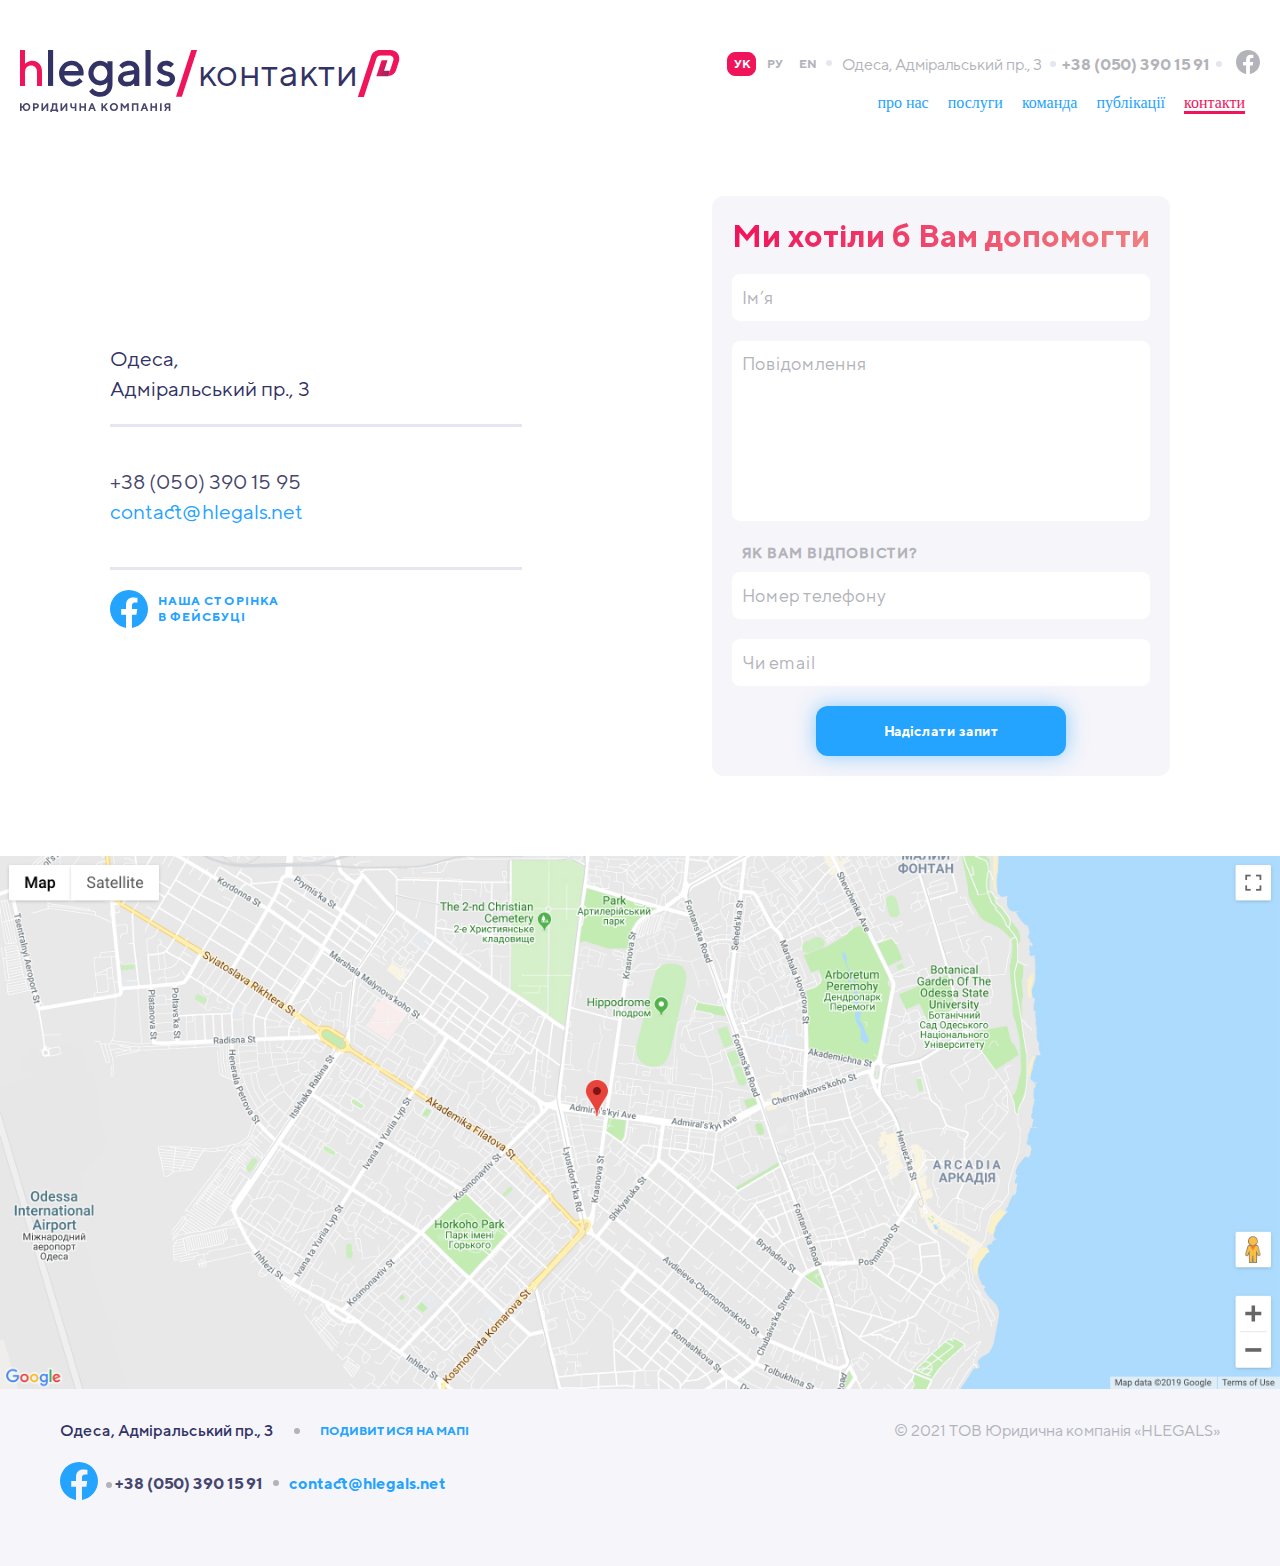
==== contacts.html @ 94d7b218 "adding files" ====
<!DOCTYPE html>
<html lang="uk">
<head>
    <meta charset="UTF-8">
    <meta http-equiv="X-UA-Compatible" content="IE=edge">
    <meta name="viewport" content="width=device-width, initial-scale=1.0">
    <link rel="stylesheet" href="./main.css">
    <title>Contacts</title>
</head>
<body>
    <section class="page4_main-section">
        <div class="container">
            <header class="header header_wbg">
                <div class="logo">
                    <a href="./index.html" target="_self" class="logo_min">
                        <picture>   
                            <source srcset="./img/Logo_Min_dark.png" media="(max-width: 500px)"> 
                            <img src="./img/Logo_Min_dark.svg" alt="HLEGALS" class="logo_min_img">
                        </picture>
                    </a>
                    <picture>   
                        <source srcset="./img/Slash_l.svg" media="(max-width: 500px)"> 
                        <img src="./img/Slash.svg" alt="HLEGALS" class="logo_min_img">
                    </picture>
                    <p class="page-name">контакти</p>
                    <picture>   
                        <source srcset="./img/SymbolSlash_l.svg" media="(max-width: 500px)"> 
                        <img src="./img/SymbolSlash.svg" alt="HLEGALS" class="logo_min_img">
                    </picture>
                </div>
                <nav class="nav">
                    <div class="nav_contacts">
                        <div class="lang">
                            <a href="#" target="_self" class="lang_a lang_a_wbg ua">ук</a>
                            <a href="#" target="_self" class="lang_a lang_a_wbg ru">ру</a>
                            <a href="#" target="_self" class="lang_a lang_a_wbg en">en</a>
                        </div>
                        <div class="address address_wbg">Одеса, Адміральський пр., 3</div>
                        <a href="tel: +380503901591" class="phone phone_wbg">	+38 (050) 390 15 91</a>
                        <a href="#" target="_blank" class="facebook">
                            <svg class="fb_svg fb_svg_wbg" width="24" height="24" viewBox="0 0 24 24" xmlns="http://www.w3.org/2000/svg">
                                <g clip-path="url(#clip0)">
                                    <path d="M24 12.0733C24 5.40541 18.6274 0 12 0C5.37258 0 0 5.40541 0 12.0733C0 18.0995 4.38823 23.0943 10.125 24V15.5633H7.07813V12.0733H10.125V9.41343C10.125 6.38755 11.9165 4.71615 14.6576 4.71615C15.9705 4.71615 17.3438 4.95195 17.3438 4.95195V7.92313H15.8306C14.3399 7.92313 13.875 8.85379 13.875 9.80857V12.0733H17.2031L16.6711 15.5633H13.875V24C19.6118 23.0943 24 18.0995 24 12.0733Z"/>
                                </g>
                            </svg>
                        </a>
                    </div>
                    <div class="logo-tablet">
                        <div class="page-name_ltl">
                            <a href="./index.html" target="_self" class="logo_min">
                                <picture>   
                                    <source srcset="./img/Logo_Min_dark.png" media="(max-width: 500px)"> 
                                    <img src="./img/Logo_Min_dark.svg" alt="HLEGALS" class="logo_min_img">
                                </picture>
                            </a>
                            <picture>   
                                <source srcset="./img/Slash-l.svg" media="(max-width: 500px)"> 
                                <img src="./img/Slash.svg" alt="HLEGALS" class="logo_min_img">
                            </picture>
                            <p class="page-name">команда</p>
                            <picture>   
                                <source srcset="./img/SymbolSlash_l.svg" media="(max-width: 500px)"> 
                                <img src="./img/SymbolSlash.svg" alt="HLEGALS" class="logo_min_img">
                            </picture>
                        </div>
                        <div class="burger ">
                            <span class="burger-line burger_line_wbg"></span>
                            <span class="burger-close burger_close_wbg"></span>
                            <span class="burger-close burger_close_wbg"></span>
                            <span class="burger-line burger_line_wbg"></span>
                         </div>
                    </div>
                    <div class="nav_list">
                        <a href="./about.html" target="_self" class="nav_list_link nav_list_link_wbg">про нас</a>
                        <a href="#" target="_self" class="nav_list_link nav_list_link_wbg">послуги</a>
                        <a href="./team.html" target="_self" class="nav_list_link nav_list_link_wbg ">команда</a>
                        <a href="#" target="_self" class="nav_list_link nav_list_link_wbg">публікації</a>
                        <a href="./contacts.html" target="_self" class="nav_list_link nav_list_link_wbg nav_list_link_wbg_active">контакти</a>
                    </div>
                </nav>
            </header>
           
            
        </div>    
    </section>

    <section class="page4_section1">
        <div class="container page5_section1_container">
            <div class="contacts_box">
                <div class="contacts_box_address"><p>Одеса, Адміральський пр., 3</p></div>
                <div class="contacts_box_connect">
                    <a href="tel: +380503901595" class="contacts_box_connect_phone">+38 (050) 390 15 95</a>
                    <br>
                    <a href="mailto:contact@hlegals.net" class="contacts_box_connect_e-mail">contact@hlegals.net</a>
                </div>
                <a href="#" target="_blank" class="contacts_box_fbook fbook">
                    <svg width="38" height="38" viewBox="0 0 38 38" fill="none" xmlns="http://www.w3.org/2000/svg">
                        <path d="M38 19.1161C38 8.55857 29.4934 0 19 0C8.50658 0 0 8.55857 0 19.1161C0 28.6575 6.94803 36.5659 16.0312 38V24.6419H11.207V19.1161H16.0312V14.9046C16.0312 10.1136 18.8678 7.46723 23.2078 7.46723C25.2866 7.46723 27.4609 7.84059 27.4609 7.84059V12.545H25.0651C22.7048 12.545 21.9688 14.0185 21.9688 15.5302V19.1161H27.2383L26.3959 24.6419H21.9688V38C31.052 36.5659 38 28.6575 38 19.1161Z"/>
                        </svg>                        
                    <p class="contacts_box_fbook_text">Наша сторінка в фейсбуці</p>
                </a>
            </div>
            <form action="#" class="form" id="help">
                <h3 class="form_h intro_h">Ми хотіли б Вам допомогти</h3>
                <div class="form_group f1"> 
                    <label for="f1" class="label"></label>
                    <input type="text" class="form_input" id="f1" name="name" value="" placeholder="Iм’я" maxlength="30" form="help" required>
                </div>
                <div class="form_group f2">
                    <label for="f2" class="label"></label>
                    <textarea name="text" id="f2" cols="30" rows="10" class="form_text" maxlength="250" form="help" required placeholder="Повідомлення"></textarea>
                </div>    
                <h5 class="form_h-l">Як вам відповісти?</h5>
                <div class="form_group"> 
                    <label for="f3" class="label"></label>       
                    <input type="tel" name="tel" class="form_input" id="f3" value="" placeholder="Номер телефону" minlength="14" form="help" maxlength="14" required autocomplete="on">
                </div>
                <div class="form_group">
                    <label for="f4" class="label"></label>
                    <input type="email" class="form_input" name="email" id="f4" value="" placeholder="Чи email" form="help" required autocomplete="on">
                </div>
                <div class="form_btn ">        
                    <input type="submit" class="btn form_btn" name="btn" value="Надіслати запит" form="help">                    
                </div>
            </form>
        </div>
    </section>
    <section class="page4_section2">
        <div class="map">
            <a id="map"></a>
            <picture class="map_picture">   
                <source srcset="./img/Map-l.jpg" media="(max-width: 376px)">
                <img src="./img/Map.jpg" alt="photo" class="map_picture_img">
            </picture>
        </div>
    </section>
    <footer class="footer">
        <div class="container footer_container">
            <div class="footer_contacts">
                <div class="footer_contacts_box">
                    <div class="footer_address">Одеса, Адміральський пр., 3</div>
                    <a href="./contacts.html#map" target="_blank" class="addresslink">Подивитися на мапі</a>
                </div>  
                <div class="footer_contacts_box">
                    <a href="#" target="_blank" class="fbook"><svg width="38" height="38" viewBox="0 0 38 38" xmlns="http://www.w3.org/2000/svg">
                        <path d="M38 19.1161C38 8.55857 29.4934 0 19 0C8.50658 0 0 8.55857 0 19.1161C0 28.6575 6.94803 36.5659 16.0312 38V24.6419H11.207V19.1161H16.0312V14.9046C16.0312 10.1136 18.8678 7.46723 23.2078 7.46723C25.2866 7.46723 27.4609 7.84059 27.4609 7.84059V12.545H25.0651C22.7048 12.545 21.9688 14.0185 21.9688 15.5302V19.1161H27.2383L26.3959 24.6419H21.9688V38C31.052 36.5659 38 28.6575 38 19.1161Z"/>
                        </svg>
                    </a>
                    <a href="tel: +380503901591" class="footer_phone">	+38 (050) 390 15 91</a>
                    <a href="mailto:contact@hlegals.net" class="footer_e-mail">contact@hlegals.net</a>
                </div>  
            </div>
            <div class="copyright">© 2021 ТОВ Юридична компанія «HLEGALS»</div>

        </div>
    </footer>
</body>
</html>
---- main.css ----
@font-face {
  font-family: 'TT Norms Bold';
  src: url(./fonts/TTNorms-Bold.ttf);
  src: url(./fonts/TTNorms-Bold.eot);
  src: url(./fonts/TTNorms-Bold.woff);
}

@font-face {
  font-family: 'TT Norms';
  src: url(./fonts/TTNorms-Regular.ttf);
  src: url(./fonts/TTNorms-Regular.eot);
  src: url(./fonts/TTNorms-Regular.woff);
}

@font-face {
  font-family: 'TT Norms Medium';
  src: url(./fonts/TTNorms-Medium.ttf);
  src: url(./fonts/TTNorms-Medium.eot);
  src: url(./fonts/TTNorms-Medium.woff);
}

.nav, .page1_section1_container, .exp_descr, .services, .team-box_descr, .cases_item, .page1_section4_container, .intro, .advantages, .page2_section4_container, .team_member_descr, .contacts_box, .form {
  display: -webkit-box;
  display: -ms-flexbox;
  display: flex;
  -webkit-box-orient: vertical;
  -webkit-box-direction: normal;
      -ms-flex-direction: column;
          flex-direction: column;
}

.dots {
  display: -webkit-box;
  display: -ms-flexbox;
  display: flex;
  -webkit-box-pack: center;
      -ms-flex-pack: center;
          justify-content: center;
}

.dots_point {
  display: block;
  width: 16px;
  height: 16px;
  border-radius: 50%;
  cursor: pointer;
  margin-right: 14px;
}

* {
  margin: 0;
  -webkit-box-sizing: border-box;
          box-sizing: border-box;
}

.page1_main-section {
  background: linear-gradient(42.01deg, #323264 14.33%, #323264 51.39%, #7A425E 87.53%);
}

.container {
  max-width: 1320px;
  margin: 0 auto;
}

@media only screen and (max-width: 1439px) {
  .container {
    padding: 0 20px;
  }
}

.header {
  position: relative;
  left: 0;
  right: 0;
  display: -webkit-box;
  display: -ms-flexbox;
  display: flex;
  -webkit-box-pack: justify;
      -ms-flex-pack: justify;
          justify-content: space-between;
  padding-top: 50px;
}

@media screen and (max-width: 768px) {
  .header {
    -webkit-box-orient: vertical;
    -webkit-box-direction: normal;
        -ms-flex-direction: column;
            flex-direction: column;
    -webkit-box-pack: center;
        -ms-flex-pack: center;
            justify-content: center;
  }
}

@media screen and (max-width: 500px) {
  .header {
    -webkit-box-orient: vertical;
    -webkit-box-direction: reverse;
        -ms-flex-direction: column-reverse;
            flex-direction: column-reverse;
    -webkit-box-align: start;
        -ms-flex-align: start;
            align-items: flex-start;
    padding-top: 20px;
  }
}

@media screen and (max-width: 968px) {
  .header_wbg {
    -webkit-box-orient: vertical;
    -webkit-box-direction: reverse;
        -ms-flex-direction: column-reverse;
            flex-direction: column-reverse;
    -webkit-box-pack: center;
        -ms-flex-pack: center;
            justify-content: center;
  }
}

.logo {
  display: -webkit-box;
  display: -ms-flexbox;
  display: flex;
}

@media screen and (max-width: 768px) {
  .logo {
    display: none;
  }
}

.logo .page-name {
  font-family: "TT Norms";
  font-size: 38px;
  line-height: 45px;
  color: #323264;
}

.nav {
  -webkit-box-align: end;
      -ms-flex-align: end;
          align-items: flex-end;
}

@media screen and (max-width: 500px) {
  .nav {
    width: 100%;
  }
}

.nav_contacts {
  display: -webkit-box;
  display: -ms-flexbox;
  display: flex;
  -webkit-box-align: center;
      -ms-flex-align: center;
          align-items: center;
  margin-bottom: 16px;
  -ms-flex-wrap: wrap;
      flex-wrap: wrap;
}

@media screen and (max-width: 768px) {
  .nav_contacts {
    -ms-flex-item-align: center;
        -ms-grid-row-align: center;
        align-self: center;
    gap: 10px;
    -webkit-box-pack: center;
        -ms-flex-pack: center;
            justify-content: center;
  }
}

@media screen and (max-width: 500px) {
  .nav_contacts {
    -webkit-box-orient: horizontal;
    -webkit-box-direction: normal;
        -ms-flex-direction: row;
            flex-direction: row;
    -webkit-box-pack: justify;
        -ms-flex-pack: justify;
            justify-content: space-between;
    width: 100%;
  }
}

.nav_contacts .lang {
  margin-right: 20px;
  position: relative;
}

.nav_contacts .lang div {
  display: inline-block;
}

.nav_contacts .lang .lang_a {
  text-decoration: none;
  color: #fff;
  font-family: "TT Norms Bold";
  font-size: 12px;
  line-height: 14px;
  text-align: center;
  text-transform: uppercase;
  display: inline-block;
  border-radius: 8px;
  width: 29px;
  height: 24px;
  padding: 4px 5px;
}

@media screen and (max-width: 500px) {
  .nav_contacts .lang .lang_a {
    color: #B3B3BA;
    margin: 0;
  }
}

.nav_contacts .lang .lang_a:first-of-type {
  color: #fff;
}

@media screen and (max-width: 500px) {
  .nav_contacts .lang .lang_a:first-of-type {
    color: #fff;
  }
}

.nav_contacts .lang .lang_a:first-of-type, .nav_contacts .lang .lang_a:hover, .nav_contacts .lang .lang_a:active {
  border: 1px solid #F0145A;
  background: #F0145A;
  color: #fff;
}

.nav_contacts .lang .lang_a_wbg {
  color: #B3B3BA;
}

.nav_contacts .lang .lang_a_wbg:hover {
  background: #F5F5FA;
  border: 1px solid #F5F5FA;
  color: #B3B3BA;
}

.nav_contacts .lang .ua:hover {
  border: 1px solid #F0145A;
  background: #F0145A;
  color: #fff;
}

@media screen and (max-width: 500px) {
  .nav_contacts .facebook {
    display: none;
  }
}

.nav_contacts .address {
  margin-right: 20px;
  color: #fff;
  font-family: "TT Norms";
  font-size: 16px;
  line-height: 19px;
  position: relative;
}

@media screen and (max-width: 500px) {
  .nav_contacts .address {
    display: none;
  }
}

.nav_contacts .phone {
  margin-right: 26px;
  color: #fff;
  text-decoration: none;
  font-family: "TT Norms Bold";
  font-size: 16px;
  line-height: 19px;
  position: relative;
}

@media screen and (max-width: 500px) {
  .nav_contacts .phone {
    color: #B3B3BA;
    margin: 0;
  }
}

.nav_contacts .lang::after, .nav_contacts .address::after, .nav_contacts .phone::after {
  content: "";
  border-radius: 100%;
  width: 6px;
  height: 6px;
  position: absolute;
  background-color: #E6E6F0;
  left: 104%;
  top: 35%;
}

@media screen and (max-width: 500px) {
  .nav_contacts .lang::after, .nav_contacts .address::after, .nav_contacts .phone::after {
    display: none;
  }
}

.nav .address_wbg, .nav .phone_wbg {
  color: #B3B3BA;
}

.nav .logo-tablet {
  display: none;
}

@media screen and (max-width: 768px) {
  .nav .logo-tablet {
    display: -webkit-box;
    display: -ms-flexbox;
    display: flex;
    width: 100%;
    -webkit-box-align: center;
        -ms-flex-align: center;
            align-items: center;
    -webkit-box-pack: center;
        -ms-flex-pack: center;
            justify-content: center;
  }
}

@media screen and (max-width: 500px) {
  .nav .logo-tablet {
    -webkit-box-pack: justify;
        -ms-flex-pack: justify;
            justify-content: space-between;
  }
}

.nav .logo-tablet .page-name_ltl {
  display: -webkit-box;
  display: -ms-flexbox;
  display: flex;
}

.nav .logo-tablet .page-name_ltl .page-name {
  font-family: "TT Norms";
  font-size: 38px;
  line-height: 45px;
  color: #323264;
}

@media screen and (max-width: 500px) {
  .nav .logo-tablet .page-name_ltl .page-name {
    font-family: "TT Norms";
    font-size: 19px;
    line-height: 22px;
  }
}

.nav .logo-tablet .burger {
  display: none;
}

@media screen and (max-width: 500px) {
  .nav .logo-tablet .burger {
    display: inline-block;
    width: 18px;
    height: 12px;
    position: relative;
  }
}

.nav .logo-tablet .burger:hover .burger-line:last-child,
.nav .logo-tablet .burger:hover .burger-line:first-child {
  opacity: 0;
}

.nav .logo-tablet .burger-line, .nav .logo-tablet .burger-close {
  width: 100%;
  height: 2px;
  position: absolute;
  background-color: #FFFFFF;
  top: 50%;
  -webkit-transition: 0.3s ease;
  transition: 0.3s ease;
  -webkit-transform: translateY(-50%);
          transform: translateY(-50%);
}

.nav .logo-tablet .burger_line_wbg, .nav .logo-tablet .burger_close_wbg {
  background: #323264;
}

.nav .logo-tablet .burger-line:first-child {
  top: 0;
}

.nav .logo-tablet .burger-line:last-child {
  top: 100%;
}

.nav .logo-tablet .burger:hover .burger-close:nth-of-type(2) {
  -webkit-transform: rotate(45deg);
          transform: rotate(45deg);
}

.nav .logo-tablet .burger:hover .burger-close:nth-of-type(3) {
  -webkit-transform: rotate(-45deg);
          transform: rotate(-45deg);
}

@media screen and (max-width: 768px) {
  .nav_list {
    -ms-flex-item-align: center;
        -ms-grid-row-align: center;
        align-self: center;
  }
}

@media screen and (max-width: 500px) {
  .nav_list {
    display: none;
  }
}

.nav_list_link {
  text-decoration: none;
  color: #fff;
  margin-right: 15px;
}

.nav_list_link:hover {
  color: #F0145A;
  -webkit-transition: .3s;
  transition: .3s;
}

.nav_list_link_wbg {
  color: #24A3FF;
}

.nav_list_link_wbg_active {
  color: #F0145A;
  position: relative;
}

.nav_list_link_wbg_active::after {
  content: "";
  display: block;
  position: absolute;
  width: 100%;
  height: 3px;
  background: #F0145A;
  top: 100%;
  left: 0;
}

.fb_svg {
  fill: #fff;
}

.fb_svg:hover {
  fill: #24A3FF;
  -webkit-transition-duration: .3s;
          transition-duration: .3s;
}

.fb_svg_wbg {
  fill: #B3B3BA;
}

.main_box {
  display: block;
  position: relative;
  margin: 0 auto;
  max-width: 700px;
  min-height: 700px;
}

@media screen and (max-width: 768px) {
  .main_box {
    min-height: 570px;
  }
}

.main_box_symbol, .main_box_pattern {
  display: block;
  position: absolute;
  margin: 0 auto;
  bottom: 0;
}

.main_box_symbol {
  max-width: 100%;
}

@media screen and (max-width: 540px) {
  .main_box_symbol {
    bottom: 20%;
  }
}

.main_box_pattern {
  right: 8%;
}

@media screen and (max-width: 768px) {
  .main_box_pattern {
    display: none;
  }
}

.main_box_text {
  display: block;
  position: absolute;
  bottom: 50%;
  left: 7%;
  max-width: 500px;
  margin: 0 auto;
  font-family: "TT Norms";
  font-size: 38px;
  line-height: 45px;
  text-align: center;
  color: #fff;
}

@media screen and (max-width: 768px) {
  .main_box_text {
    left: 11%;
  }
}

.arrow {
  display: block;
  position: absolute;
  left: 46%;
  text-align: center;
  margin-top: -55px;
  z-index: 1;
}

.blackout {
  display: block;
  position: relative;
  height: 200px;
  background: -webkit-gradient(linear, left top, left bottom, color-stop(16.67%, rgba(50, 50, 100, 0)), to(#323264));
  background: linear-gradient(180deg, rgba(50, 50, 100, 0) 16.67%, #323264 100%);
  margin-top: -179px;
}

.page1_section1 {
  background: linear-gradient(228.57deg, #323264 11.93%, #323264 57.17%, #643E72 87.46%);
  border-radius: 0px 0px 12px 12px;
  margin-top: -1px;
  position: relative;
}

.page1_section1_container {
  padding-bottom: 80px;
}

.page1_section1:before, .page1_section1:after {
  content: '';
  position: absolute;
  left: 50%;
  bottom: 0;
  height: 10px;
  border-radius: 0px 0px 12px 12px;
}

.page1_section1:before {
  width: calc(100% - 40px);
  background-color: #cacadb;
  -webkit-transform: translate(-50%, 10px);
          transform: translate(-50%, 10px);
}

.page1_section1:after {
  width: calc(100% - 80px);
  background-color: #e7e7f2;
  -webkit-transform: translate(-50%, 20px);
          transform: translate(-50%, 20px);
}

.exp {
  display: -webkit-box;
  display: -ms-flexbox;
  display: flex;
  margin: 101px 0 80px;
}

@media screen and (max-width: 768px) {
  .exp {
    -webkit-box-orient: vertical;
    -webkit-box-direction: normal;
        -ms-flex-direction: column;
            flex-direction: column;
    margin: 40px 0 20px 0;
  }
}

.exp_list {
  display: -webkit-box;
  display: -ms-flexbox;
  display: flex;
  -webkit-box-orient: vertical;
  -webkit-box-direction: normal;
      -ms-flex-direction: column;
          flex-direction: column;
  max-width: 500px;
  position: relative;
}

@media screen and (max-width: 768px) {
  .exp_list {
    -webkit-box-align: baseline;
        -ms-flex-align: baseline;
            align-items: baseline;
  }
}

.exp_list::after {
  content: "";
  border-right: 4px solid #E6E6F0;
  height: 100%;
  display: block;
  position: absolute;
  right: 0;
  top: 0;
}

@media screen and (max-width: 768px) {
  .exp_list::after {
    display: none;
  }
}

.exp_list_name {
  display: block;
  font-family: "TT Norms Bold";
  font-size: 42px;
  line-height: 50px;
  color: #B3B3BA;
  text-align: right;
  margin-bottom: 20px;
  padding-right: 40px;
  border-right: 4px solid #E6E6F0;
}

.exp_list_name:active {
  border-right: 4px solid #F0145A;
  z-index: 1;
  background: -webkit-linear-gradient(219deg, #F0145A 0.84%, #EF8080 99.96%);
  -webkit-background-clip: text;
  background-clip: text;
  -webkit-text-fill-color: transparent;
}

.exp_list_name:hover {
  background: -webkit-linear-gradient(219deg, #F0145A 0.84%, #EF8080 99.96%);
  -webkit-background-clip: text;
  background-clip: text;
  -webkit-text-fill-color: transparent;
  cursor: pointer;
  -webkit-transition: .3s;
  transition: .3s;
}

.exp_list_name:last-of-type {
  margin-bottom: 0;
}

.exp_active {
  border-right: 4px solid #F0145A;
  z-index: 1;
  background: -webkit-linear-gradient(219deg, #F0145A 0.84%, #EF8080 99.96%);
  -webkit-background-clip: text;
  background-clip: text;
  -webkit-text-fill-color: transparent;
}

@media screen and (max-width: 768px) {
  .exp_active {
    border: none;
  }
}

@media screen and (max-width: 500px) {
  .exp_active {
    text-transform: uppercase;
    font-family: "TT Norms Bold";
    font-size: 14px;
    line-height: 17px;
  }
}

@media screen and (max-width: 768px) {
  .exp_active ~ .exp_list_name {
    display: none;
  }
}

.exp_descr {
  -webkit-box-pack: space-evenly;
      -ms-flex-pack: space-evenly;
          justify-content: space-evenly;
  max-width: 680px;
  padding: 0 40px;
}

@media screen and (max-width: 768px) {
  .exp_descr {
    padding: 0;
  }
}

.exp_descr_heading {
  font-family: "TT Norms";
  font-size: 32px;
  line-height: 38px;
  color: #fff;
}

@media screen and (max-width: 500px) {
  .exp_descr_heading {
    font-family: "TT Norms";
    font-size: 22px;
    line-height: 26px;
    margin-bottom: 15px;
  }
}

.exp_descr_text {
  font-family: "TT Norms";
  font-size: 21px;
  line-height: 30px;
  color: #fff;
}

@media screen and (max-width: 500px) {
  .exp_descr_text {
    font-family: "TT Norms";
    font-size: 18px;
    line-height: 26px;
  }
}

.exp-dots {
  display: none;
}

@media screen and (max-width: 768px) {
  .exp-dots {
    display: -webkit-box;
    display: -ms-flexbox;
    display: flex;
    -webkit-box-pack: center;
        -ms-flex-pack: center;
            justify-content: center;
    margin: 20px 0 25px;
  }
}

.services_arrow {
  display: block;
  position: relative;
  text-decoration: none;
  letter-spacing: 1px;
  text-transform: uppercase;
  font-family: "TT Norms Bold";
  font-size: 14px;
  line-height: 17px;
  color: rgba(255, 255, 255, 0.5);
}

.services_arrow::after {
  content: "";
  position: absolute;
  top: 28%;
  width: 4.5px;
  height: 4.5px;
  -webkit-transform: rotate(45deg);
          transform: rotate(45deg);
  border-top: 2px solid rgba(255, 255, 255, 0.5);
  border-right: 2px solid rgba(255, 255, 255, 0.5);
}

.services_heading {
  font-family: "TT Norms Bold";
  font-size: 42px;
  line-height: 50px;
  background: -webkit-linear-gradient(1deg, #F0145A 0.84%, #EF8080 99.96%);
  -webkit-background-clip: text;
  background-clip: text;
  -webkit-text-fill-color: transparent;
  margin-bottom: 68px;
}

@media screen and (max-width: 500px) {
  .services_heading {
    font-family: "TT Norms Bold";
    font-size: 32px;
    line-height: 38px;
    margin-bottom: 20px;
  }
}

.services_list {
  display: -ms-grid;
  display: grid;
  -ms-grid-columns: (minmax(413px, 1fr))[auto-fill];
      grid-template-columns: repeat(auto-fill, minmax(413px, 1fr));
  gap: 58px 40px;
  justify-items: center;
}

@media screen and (max-width: 500px) {
  .services_list {
    -ms-grid-columns: (minmax(220px, 1fr))[auto-fill];
        grid-template-columns: repeat(auto-fill, minmax(220px, 1fr));
  }
}

.services_list_item a {
  text-decoration: none;
}

@media screen and (max-width: 500px) {
  .services_list_item a {
    display: -webkit-box;
    display: -ms-flexbox;
    display: flex;
    -webkit-box-align: center;
        -ms-flex-align: center;
            align-items: center;
  }
}

.services_list_item_icon {
  display: -webkit-box;
  display: -ms-flexbox;
  display: flex;
  -webkit-box-pack: center;
      -ms-flex-pack: center;
          justify-content: center;
  -webkit-box-align: center;
      -ms-flex-align: center;
          align-items: center;
  width: 92px;
  height: 92px;
  background: #FFFFFF;
  border-radius: 24px;
  margin-bottom: 20px;
}

@media screen and (max-width: 500px) {
  .services_list_item_icon {
    width: 64px;
    height: 64px;
    border-radius: 18px;
    margin-right: 10px;
    -ms-flex-negative: 0;
        flex-shrink: 0;
  }
}

.services_list_item_h {
  font-family: "TT Norms";
  font-size: 24px;
  line-height: 28px;
  color: #24A3FF;
  margin-bottom: 15px;
}

@media screen and (max-width: 500px) {
  .services_list_item_h {
    font-family: "TT Norms";
    font-size: 18px;
    line-height: 21px;
  }
}

.services_list_item_text {
  font-family: "TT Norms";
  font-size: 18px;
  line-height: 26px;
  color: #fff;
}

@media screen and (max-width: 500px) {
  .services_list_item_text {
    font-family: "TT Norms";
    font-size: 16px;
    line-height: 22px;
  }
}

.page1_section2_container {
  padding-top: 60px;
}

@media screen and (max-width: 500px) {
  .page1_section2_container {
    padding-top: 40px;
  }
}

.team-box {
  background: #F5F5FA;
  border-radius: 12px;
  display: -webkit-box;
  display: -ms-flexbox;
  display: flex;
  margin-bottom: 20px;
}

@media screen and (max-width: 500px) {
  .team-box_photo {
    display: none;
  }
}

.team-box_descr {
  padding: 40px;
}

@media screen and (max-width: 768px) {
  .team-box_descr {
    padding: 20px;
  }
}

.team-box_descr_arrow {
  display: block;
  position: relative;
  text-decoration: none;
  letter-spacing: 1px;
  text-transform: uppercase;
  font-family: "TT Norms Bold";
  font-size: 14px;
  line-height: 17px;
  color: #24A3FF;
}

.team-box_descr_arrow::after {
  content: "";
  position: absolute;
  top: 28%;
  width: 4.5px;
  height: 4.5px;
  -webkit-transform: rotate(45deg);
          transform: rotate(45deg);
  border-top: 2px solid #24A3FF;
  border-right: 2px solid #24A3FF;
  left: 91px;
}

.team-box_descr_h {
  font-family: "TT Norms Bold";
  font-size: 42px;
  line-height: 50px;
  background: -webkit-linear-gradient(1deg, #F0145A 0.84%, #EF8080 99.96%);
  -webkit-background-clip: text;
  background-clip: text;
  -webkit-text-fill-color: transparent;
  margin-bottom: 20px;
}

@media screen and (max-width: 845px) {
  .team-box_descr_h {
    font-family: "TT Norms Bold";
    font-size: 32px;
    line-height: 38px;
  }
}

.team-box_descr_name {
  font-family: "TT Norms Medium";
  font-size: 18px;
  line-height: 21px;
  color: #B3B3BA;
  margin-bottom: 5px;
}

@media screen and (max-width: 768px) {
  .team-box_descr_name {
    font-family: "TT Norms";
    font-size: 18px;
    line-height: 21px;
    position: relative;
    padding-left: 70px;
  }
}

@media screen and (max-width: 500px) {
  .team-box_descr_name::before {
    content: url(./img/photo/image_l.png);
    display: block;
    position: absolute;
    left: 0;
    border-radius: 50%;
    background: #EDEDF7;
  }
}

.team-box_descr_pos {
  font-family: "TT Norms Medium";
  font-size: 16px;
  line-height: 22px;
  color: #B3B3BA;
}

@media screen and (max-width: 768px) {
  .team-box_descr_pos {
    font-family: "TT Norms";
    font-size: 16px;
    line-height: 22px;
    margin-left: 70px;
  }
}

.dots {
  margin-bottom: 40px;
}

.dots_point {
  background: #24a4ff20;
}

.dots_point:active {
  background: #24A3FF;
}

.dots_point:hover {
  background: rgba(36, 163, 255, 0.6);
  -webkit-transition: .3s;
  transition: .3s;
}

.point_active {
  background: #24A3FF;
}

.cases {
  display: -webkit-box;
  display: -ms-flexbox;
  display: flex;
  -ms-flex-wrap: wrap;
      flex-wrap: wrap;
  gap: 2px;
  margin-bottom: 30px;
}

@media only screen and (max-width: 768px) {
  .cases .fst-case {
    width: 100%;
  }
}

.cases_success, .cases_item {
  padding: 20px;
  text-decoration: none;
  min-width: 320px;
  background: #F5F5FA;
}

@media only screen and (max-width: 1439px) {
  .cases_success, .cases_item {
    min-width: 335px;
  }
}

.cases_item {
  text-decoration: none;
  display: -webkit-box;
  display: -ms-flexbox;
  display: flex;
  -webkit-box-pack: end;
      -ms-flex-pack: end;
          justify-content: flex-end;
  -webkit-box-flex: 3;
      -ms-flex-positive: 3;
          flex-grow: 3;
}

.cases_item:hover {
  background: #EDEDF7;
  -webkit-transition: .3s;
  transition: .3s;
}

.cases_item_name {
  display: block;
  max-width: 393px;
  font-family: "TT Norms Medium";
  font-size: 24px;
  line-height: 28px;
  color: #686887;
  margin-bottom: 20px;
}

.cases_item_partner {
  font-family: "TT Norms Medium";
  font-size: 18px;
  line-height: 26px;
  color: #B3B3BA;
}

.cases .fst_item {
  padding-top: 57px;
}

.cases .ltl_item {
  max-width: 320px;
}

@media screen and (max-width: 768px) {
  .cases .ltl_item {
    max-width: 100%;
  }
}

.cases .big_item {
  -webkit-box-flex: 21;
      -ms-flex-positive: 21;
          flex-grow: 21;
}

.cases_success {
  display: block;
  font-family: "TT Norms Medium";
  font-size: 14px;
  line-height: 17px;
  text-transform: uppercase;
  color: #F0145A;
  max-height: 57px;
  width: 100%;
  margin-bottom: 2px;
}

.cases_success:hover {
  background: #EDEDF7;
  -webkit-transition: .3s;
  transition: .3s;
}

@media screen and (max-width: 500px) {
  .page1_section3 {
    min-height: 590px;
  }
}

.clients_h {
  display: block;
  text-align: center;
  text-transform: uppercase;
  color: #323264;
  font-family: "TT Norms Medium";
  font-size: 14px;
  line-height: 17px;
  margin-bottom: 30px;
}

.clients_grid {
  display: -ms-grid;
  display: grid;
  width: 100%;
  max-width: 1799px;
  -webkit-box-pack: center;
      -ms-flex-pack: center;
          justify-content: center;
  -ms-grid-columns: (minmax(360px, 1fr))[auto-fill];
      grid-template-columns: repeat(auto-fill, minmax(360px, 1fr));
}

@media screen and (max-width: 500px) {
  .clients_grid {
    -ms-grid-columns: (187px)[auto-fit];
        grid-template-columns: repeat(auto-fit, 187px);
  }
}

.clients_grid_cell {
  display: -webkit-box;
  display: -ms-flexbox;
  display: flex;
  -webkit-box-pack: center;
      -ms-flex-pack: center;
          justify-content: center;
  -webkit-box-align: center;
      -ms-flex-align: center;
          align-items: center;
  height: 120px;
}

@media screen and (max-width: 500px) {
  .clients_grid_cell {
    height: 90px;
  }
}

.clients_grid .hillel-cell {
  background: #1C4280;
}

.clients_grid .wannabiz-cell {
  background: #143646;
}

.clients_grid .tapgerine-cell {
  background: #F48B30;
}

.clients_grid .dlook-cell {
  background: #9E4DC3;
}

.clients_grid .orangear-cell {
  background: #FD9339;
}

.clients_grid .adtelligent-cell {
  background: #E2E2E4;
}

.clients_grid .clickky-cell {
  background: #C71C36;
}

.clients_grid .eco-cell {
  background: #DCF3F9;
}

.clients_grid .infra-cell {
  background: #EAEAEA;
}

.clients_grid .park-cell {
  background: #282240;
}

.clients_grid .art-cell {
  background: #1D4568;
}

.clients_grid .ultimate-cell {
  background: #000000;
}

.page1_section4 {
  background: #F5F5FA;
}

.page1_section4_container {
  padding-top: 40px;
  position: relative;
}

.publications_arrow {
  display: block;
  position: relative;
  text-decoration: none;
  letter-spacing: 1px;
  text-transform: uppercase;
  font-family: "TT Norms Bold";
  font-size: 14px;
  line-height: 17px;
  color: #24A3FF;
}

.publications_arrow::after {
  content: "";
  position: absolute;
  top: 28%;
  width: 4.5px;
  height: 4.5px;
  -webkit-transform: rotate(45deg);
          transform: rotate(45deg);
  border-top: 2px solid #24A3FF;
  border-right: 2px solid #24A3FF;
  left: 100px;
}

.publications_h {
  font-family: "TT Norms Bold";
  font-size: 42px;
  line-height: 50px;
  background: -webkit-linear-gradient(1deg, #F0145A 0.84%, #EF8080 99.96%);
  -webkit-background-clip: text;
  background-clip: text;
  -webkit-text-fill-color: transparent;
  margin-bottom: 40px;
}

@media screen and (min-width: 800px) and (max-width: 1300px) {
  .publications_h {
    text-align: center;
  }
}

@media screen and (max-width: 500px) {
  .publications_h {
    font-family: "TT Norms Bold";
    font-size: 32px;
    line-height: 38px;
    margin-bottom: 20px;
  }
}

.publications_cards {
  display: -webkit-box;
  display: -ms-flexbox;
  display: flex;
  -webkit-box-pack: justify;
      -ms-flex-pack: justify;
          justify-content: space-between;
  -ms-flex-wrap: wrap;
      flex-wrap: wrap;
  max-height: 720px;
  overflow: hidden;
  gap: 10px;
}

@media screen and (max-width: 1320px) {
  .publications_cards {
    -webkit-box-pack: space-evenly;
        -ms-flex-pack: space-evenly;
            justify-content: space-evenly;
  }
}

@media screen and (max-width: 1020px) {
  .publications_cards {
    -ms-flex-pack: distribute;
        justify-content: space-around;
  }
}

@media screen and (max-width: 1020px) {
  .publications_cards_col {
    width: -webkit-fit-content;
    width: -moz-fit-content;
    width: fit-content;
  }
}

@media screen and (max-width: 500px) {
  .publications_cards_col {
    max-width: 335px;
  }
}

.article {
  background: #fff;
  border-radius: 8px;
  margin-bottom: 40px;
}

@media screen and (max-width: 500px) {
  .article {
    margin-bottom: 20px;
  }
}

.article_box {
  padding: 20px;
  width: 414px;
}

@media screen and (max-width: 1020px) {
  .article_box {
    max-width: 335px;
  }
}

.article_h {
  display: block;
  text-decoration: none;
  font-family: "TT Norms Medium";
  font-size: 18px;
  line-height: 21px;
  color: #24A3FF;
  margin-bottom: 10px;
}

.article_date {
  display: block;
  position: relative;
  padding-bottom: 20px;
  margin-bottom: 20px;
  text-transform: uppercase;
  font-family: "TT Norms Medium";
  font-size: 12px;
  line-height: 14px;
  color: #B3B3BA;
}

@media screen and (max-width: 500px) {
  .article_date {
    margin: 0;
    padding: 0;
  }
}

.article_date::after {
  content: "";
  position: absolute;
  top: 100%;
  left: 0;
  width: 100%;
  height: 4px;
  background: #E6E6F0;
}

@media screen and (max-width: 500px) {
  .article_date::after {
    height: 0;
  }
}

.article_picture {
  max-width: 100%;
}

.article_text {
  font-family: "TT Norms";
  font-size: 16px;
  line-height: 22px;
  color: #000;
}

@media screen and (max-width: 500px) {
  .article_text {
    display: none;
  }
}

.pic_a {
  max-width: 100%;
}

.opacity {
  display: -webkit-box;
  display: -ms-flexbox;
  display: flex;
  -webkit-box-pack: center;
      -ms-flex-pack: center;
          justify-content: center;
  padding-top: 110px;
  position: absolute;
  left: 0;
  right: 0;
  bottom: 0;
  height: 200px;
  background: -webkit-gradient(linear, left top, left bottom, from(rgba(245, 245, 250, 0)), color-stop(86.5%, #F5F5FA));
  background: linear-gradient(180deg, rgba(245, 245, 250, 0) 0%, #F5F5FA 86.5%);
}

@media screen and (max-width: 500px) {
  .opacity {
    position: relative;
    padding: 20px 0;
    height: 110px;
  }
}

.btn {
  display: -webkit-box;
  display: -ms-flexbox;
  display: flex;
  -webkit-box-pack: center;
      -ms-flex-pack: center;
          justify-content: center;
  -webkit-box-align: center;
      -ms-flex-align: center;
          align-items: center;
  background: #24A3FF;
  color: #fff;
  font-family: "TT Norms Bold";
  font-size: 14px;
  line-height: 17px;
  width: 250px;
  height: 50px;
  text-decoration: none;
  border-radius: 12px;
  -webkit-box-shadow: 0px 0px 20px rgba(36, 163, 255, 0.5);
          box-shadow: 0px 0px 20px rgba(36, 163, 255, 0.5);
}

.btn:hover {
  background: #0085FF;
  -webkit-transition: .3s;
  transition: .3s;
}

.footer {
  background: #F5F5FA;
}

.footer_container {
  display: -webkit-box;
  display: -ms-flexbox;
  display: flex;
  -webkit-box-pack: justify;
      -ms-flex-pack: justify;
          justify-content: space-between;
  padding: 32px 60px 40px;
  position: relative;
}

@media screen and (max-width: 768px) {
  .footer_container {
    -webkit-box-orient: vertical;
    -webkit-box-direction: normal;
        -ms-flex-direction: column;
            flex-direction: column;
    -webkit-box-align: center;
        -ms-flex-align: center;
            align-items: center;
    padding: 23px 25px 118px;
  }
}

.footer_contacts_box {
  display: -webkit-box;
  display: -ms-flexbox;
  display: flex;
  margin-bottom: 22px;
  -webkit-box-align: center;
      -ms-flex-align: center;
          align-items: center;
}

@media screen and (max-width: 768px) {
  .footer_contacts_box {
    -webkit-box-orient: vertical;
    -webkit-box-direction: normal;
        -ms-flex-direction: column;
            flex-direction: column;
    -webkit-box-align: center;
        -ms-flex-align: center;
            align-items: center;
  }
}

.footer_contacts_box .footer_address {
  font-family: "TT Norms Medium";
  font-size: 16px;
  line-height: 19px;
  color: #323264;
  margin-right: 47px;
  position: relative;
}

@media screen and (max-width: 768px) {
  .footer_contacts_box .footer_address {
    margin: 0 0 10px;
  }
}

.footer_contacts_box .addresslink {
  font-family: "TT Norms Bold";
  font-size: 12px;
  line-height: 14px;
  color: #24A3FF;
  text-decoration: none;
  text-transform: uppercase;
}

.footer_contacts_box .footer_phone {
  font-family: "TT Norms Bold";
  font-size: 16px;
  line-height: 19px;
  color: #46466E;
  margin-right: 26px;
  position: relative;
  text-decoration: none;
}

@media screen and (max-width: 768px) {
  .footer_contacts_box .footer_phone {
    margin: 0 0 20px;
  }
}

.footer_contacts_box .fbook {
  position: relative;
  margin-right: 17px;
}

.footer_contacts_box .fbook svg {
  fill: #24A3FF;
}

.footer_contacts_box .fbook svg:hover {
  fill: #F0145A;
  -webkit-transition: .3s;
  transition: .3s;
}

@media screen and (max-width: 768px) {
  .footer_contacts_box .fbook {
    margin: 0 0 20px;
  }
}

.footer_contacts_box .footer_e-mail {
  font-family: "TT Norms Bold";
  font-size: 16px;
  line-height: 19px;
  color: #24A3FF;
  text-decoration: none;
}

@media screen and (max-width: 768px) {
  .footer_contacts_box .footer_e-mail {
    margin-bottom: 20px;
  }
}

.footer_contacts_box .footer_address::after, .footer_contacts_box .fbook::after, .footer_contacts_box .footer_phone::after {
  content: "";
  border-radius: 100%;
  width: 6px;
  height: 6px;
  position: absolute;
  background: #B3B3BA;
  top: 35%;
  left: 110%;
}

@media screen and (max-width: 768px) {
  .footer_contacts_box .footer_address::after, .footer_contacts_box .fbook::after, .footer_contacts_box .footer_phone::after {
    display: none;
  }
}

.footer_contacts_box .fbook::after {
  top: 46%;
  left: 120%;
}

.footer_contacts_box .footer_phone::after {
  left: 107%;
}

.footer_e-mail:hover, .addresslink:hover {
  color: #F0145A;
  -webkit-transition: .3s;
  transition: .3s;
}

.copyright {
  font-family: "TT Norms";
  font-size: 16px;
  line-height: 19px;
  color: #B3B3BA;
  text-align: center;
}

.footer_container_line::before {
  content: "";
  display: block;
  position: absolute;
  left: 0;
  top: 0;
  width: 100%;
  height: 4px;
  background: #E6E6F0;
}

.page2_section1_container, .page2_section3_container, .page3_section1_container, .page4_section1_container, .page5_section1_container {
  display: -webkit-box;
  display: -ms-flexbox;
  display: flex;
  -webkit-box-pack: center;
      -ms-flex-pack: center;
          justify-content: center;
  max-width: 1100px;
  padding: 80px 0;
}

@media screen and (max-width: 1024px) {
  .page2_section1_container, .page2_section3_container, .page3_section1_container, .page4_section1_container, .page5_section1_container {
    padding: 20px;
  }
}

@media screen and (max-width: 768px) {
  .page2_section1_container, .page2_section3_container, .page3_section1_container, .page4_section1_container, .page5_section1_container {
    -ms-flex-wrap: wrap;
        flex-wrap: wrap;
    -webkit-box-pack: start;
        -ms-flex-pack: start;
            justify-content: flex-start;
  }
}

.page2_section1_container, .page2_section3_container {
  padding: 80px 20px;
}

.intro {
  max-width: 640px;
  margin-right: 42px;
}

.intro_h {
  font-family: "TT Norms Medium";
  font-size: 42px;
  line-height: 50px;
  background: -webkit-linear-gradient(1deg, #F0145A 0.84%, #EF8080 99.96%);
  -webkit-background-clip: text;
  background-clip: text;
  -webkit-text-fill-color: transparent;
  margin-bottom: 20px;
}

@media screen and (max-width: 768px) {
  .intro_h {
    font-family: "TT Norms Medium";
    font-size: 32px;
    line-height: 38px;
  }
}

.intro_p {
  font-family: "TT Norms";
  font-size: 21px;
  line-height: 30px;
  color: #000;
  margin-bottom: 20px;
}

@media screen and (max-width: 768px) {
  .intro_p {
    font-family: "TT Norms";
    font-size: 18px;
    line-height: 26px;
  }
}

@media screen and (max-width: 768px) {
  .advantages {
    border-top: 3px solid #E6E6F0;
    padding-top: 15px;
  }
}

.advantages_item {
  display: block;
  padding-left: 20px;
  border-left: 3px solid #E6E6F0;
}

@media screen and (max-width: 768px) {
  .advantages_item {
    border-left: none;
    padding: 0;
  }
}

.advantages_item_box {
  display: -webkit-box;
  display: -ms-flexbox;
  display: flex;
}

.advantages_item_icon {
  margin-right: 11px;
}

.advantages_item_number {
  background: -webkit-linear-gradient(1deg, #F0145A 0.84%, #EF8080 99.96%);
  -webkit-background-clip: text;
  background-clip: text;
  -webkit-text-fill-color: transparent;
  font-family: "TT Norms Bold";
  font-size: 36px;
  line-height: 42px;
}

.advantages_item_p {
  font-family: "TT Norms";
  font-size: 18px;
  line-height: 21px;
  color: #323264;
  margin-bottom: 40px;
}

@media screen and (max-width: 768px) {
  .advantages_item_p {
    margin-bottom: 20px;
  }
}

.advantages_item_p1 {
  margin: 0;
}

.page2_section2 {
  background-image: url(./img/team.jpg);
  background-repeat: no-repeat;
  background-size: cover;
  background-position-y: center;
  display: -webkit-box;
  display: -ms-flexbox;
  display: flex;
  -webkit-box-pack: center;
      -ms-flex-pack: center;
          justify-content: center;
  -webkit-box-align: center;
      -ms-flex-align: center;
          align-items: center;
  min-height: 438px;
}

@media screen and (max-width: 1080px) {
  .page2_section2 {
    background-position: top 20% right 50%;
  }
}

@media screen and (max-width: 768px) {
  .page2_section2 {
    background-image: url(./img/teamltl.jpg);
    min-height: 290px;
    background-size: cover;
  }
}

.page2_section2_h {
  font-family: "TT Norms Bold";
  font-size: 96px;
  line-height: 113px;
  letter-spacing: 63px;
  text-transform: uppercase;
  color: rgba(255, 255, 255, 0.8);
  text-shadow: 0px 15px 30px rgba(40, 40, 86, 0.8);
}

@media screen and (max-width: 1080px) {
  .page2_section2_h {
    font-family: "TT Norms Bold";
    font-size: 60px;
    line-height: 72px;
    letter-spacing: 38px;
  }
}

@media screen and (max-width: 768px) {
  .page2_section2_h {
    font-family: "TT Norms Bold";
    font-size: 36px;
    line-height: 42px;
    letter-spacing: 20px;
  }
}

.page2_section4 {
  background: #F5F5FA;
}

.page2_section4_container {
  max-width: 1360px;
  padding: 28px 20px 32px;
  -webkit-box-align: center;
      -ms-flex-align: center;
          align-items: center;
}

.achievements_h {
  font-family: "TT Norms";
  font-size: 14px;
  line-height: 17px;
  color: #323264;
  letter-spacing: 1px;
  text-transform: uppercase;
  margin-bottom: 30px;
}

.achievements_item {
  display: -webkit-box;
  display: -ms-flexbox;
  display: flex;
  gap: 40px;
  margin-bottom: 30px;
}

@media screen and (max-width: 1439px) {
  .achievements_item {
    gap: 20px;
  }
}

.achievements_item_link {
  display: -webkit-box;
  display: -ms-flexbox;
  display: flex;
  -webkit-box-pack: center;
      -ms-flex-pack: center;
          justify-content: center;
  -webkit-box-align: center;
      -ms-flex-align: center;
          align-items: center;
  min-width: 300px;
  min-height: 109px;
  background: #fff;
  border-radius: 12px;
}

@media screen and (max-width: 1440px) {
  .achievements_item_link {
    min-width: 250px;
    min-height: 109px;
  }
}

@media screen and (max-width: 1080px) {
  .achievements_item_link {
    min-width: 210px;
    min-height: 109px;
  }
}

@media screen and (max-width: 768px) {
  .achievements_item_link {
    min-width: 157px;
    min-height: 57px;
  }
}

@media screen and (max-width: 1024px) {
  .none:last-of-type {
    display: none;
  }
}

@media screen and (max-width: 768px) {
  .none {
    display: none;
  }
}

.achievments-dots {
  display: -webkit-box;
  display: -ms-flexbox;
  display: flex;
}

.achievments-dots .point_none {
  display: none;
}

@media screen and (max-width: 768px) {
  .achievments-dots .point_none {
    display: block;
  }
}

.page3_section1_container {
  -webkit-box-orient: vertical;
  -webkit-box-direction: normal;
      -ms-flex-direction: column;
          flex-direction: column;
  max-width: 1320px;
  -webkit-box-align: start;
      -ms-flex-align: start;
          align-items: flex-start;
}

.team_h {
  max-width: 864px;
  -ms-flex-item-align: center;
      -ms-grid-row-align: center;
      align-self: center;
}

.team_grid {
  display: -ms-grid;
  display: grid;
  -ms-grid-columns: (413px)[auto-fill];
      grid-template-columns: repeat(auto-fill, 413px);
  gap: 40px;
  -webkit-box-pack: center;
      -ms-flex-pack: center;
          justify-content: center;
  width: 100%;
}

@media screen and (max-width: 768px) {
  .team_grid {
    -ms-grid-columns: (335px)[auto-fill];
        grid-template-columns: repeat(auto-fill, 335px);
    gap: 20px;
  }
}

.team_grid_photo {
  margin-bottom: 20px;
}

@media screen and (max-width: 768px) {
  .team_grid_photo {
    margin: 0 20px 0 0;
  }
}

.team_grid_photo img {
  border-radius: 12px;
}

.team_grid_item {
  display: block;
}

@media screen and (max-width: 768px) {
  .team_grid_item {
    display: -webkit-box;
    display: -ms-flexbox;
    display: flex;
  }
}

.team_grid_item_name {
  display: -webkit-box;
  display: -ms-flexbox;
  display: flex;
  -webkit-box-pack: justify;
      -ms-flex-pack: justify;
          justify-content: space-between;
  -webkit-box-align: center;
      -ms-flex-align: center;
          align-items: center;
}

@media screen and (max-width: 768px) {
  .team_grid_item_name {
    -webkit-box-orient: vertical;
    -webkit-box-direction: normal;
        -ms-flex-direction: column;
            flex-direction: column;
    -webkit-box-pack: center;
        -ms-flex-pack: center;
            justify-content: center;
    -webkit-box-align: start;
        -ms-flex-align: start;
            align-items: flex-start;
  }
}

.team_grid_item_name_box {
  display: block;
}

@media screen and (max-width: 768px) {
  .team_grid_item_name_box {
    margin-bottom: 10px;
  }
}

.team_grid_item_arrow {
  display: -webkit-box;
  display: -ms-flexbox;
  display: flex;
  -webkit-box-pack: center;
      -ms-flex-pack: center;
          justify-content: center;
  -webkit-box-align: center;
      -ms-flex-align: center;
          align-items: center;
  background-color: #F5F5FA;
  border-radius: 50%;
  width: 32px;
  height: 32px;
}

.name {
  font-family: "TT Norms Medium";
  font-size: 18px;
  line-height: 21px;
  color: #323264;
  margin-bottom: 5px;
}

.team_grid_item_name:hover .name {
  color: #F0145A;
  -webkit-transition: .3s;
  transition: .3s;
}

.pos {
  font-family: "TT Norms";
  font-size: 16px;
  line-height: 22px;
  color: #B3B3BA;
}

@media only screen and (max-width: 1024px) {
  .page4_section1_container {
    padding: 80px 20px;
  }
}

@media only screen and (max-width: 768px) {
  .page4_section1_container {
    padding: 20px;
  }
}

.team_member_photo {
  margin-right: 41px;
}

.team_member_photo img {
  border-radius: 12px;
}

.team_member_descr {
  -webkit-box-pack: end;
      -ms-flex-pack: end;
          justify-content: flex-end;
}

@media only screen and (min-width: 1439px) {
  .team_member_descr {
    min-width: 641px;
  }
}

.team_member_descr_name {
  margin-bottom: 10px;
}

@media only screen and (max-width: 768px) {
  .team_member_descr_name {
    font-family: "TT Norms Bold";
    font-size: 32px;
    line-height: 38px;
  }
}

.team_member_descr_info {
  display: -webkit-box;
  display: -ms-flexbox;
  display: flex;
  padding-bottom: 20px;
  border-bottom: 3px solid #E6E6F0;
  margin-bottom: 40px;
  -ms-flex-wrap: wrap;
      flex-wrap: wrap;
}

@media only screen and (max-width: 768px) {
  .team_member_descr_info {
    -webkit-box-orient: vertical;
    -webkit-box-direction: normal;
        -ms-flex-direction: column;
            flex-direction: column;
    padding-bottom: 10px;
    margin-bottom: 20px;
  }
}

.team_member_descr_info_pos {
  margin-right: 26px;
  position: relative;
}

@media only screen and (max-width: 768px) {
  .team_member_descr_info_pos {
    margin-bottom: 10px;
  }
}

.team_member_descr_info_link {
  margin-right: 26px;
  position: relative;
  text-decoration: none;
  font-family: "TT Norms Medium";
  font-size: 16px;
  line-height: 22px;
  color: #24A3FF;
}

@media only screen and (max-width: 768px) {
  .team_member_descr_info_link {
    margin-bottom: 10px;
  }
}

.team_member_descr_block, .team_member_descr_p {
  margin-bottom: 20px;
  font-family: "TT Norms";
  font-size: 18px;
  line-height: 26px;
  color: #000;
}

@media only screen and (max-width: 768px) {
  .team_member_descr_block, .team_member_descr_p {
    margin-bottom: 10px;
  }
}

.team_member_descr_h {
  margin-top: 20px;
  margin-bottom: 10px;
  font-family: "TT Norms Medium";
  font-size: 14px;
  line-height: 17px;
  letter-spacing: 1px;
  text-transform: uppercase;
  color: #323264;
}

.team_member_descr_p:last-of-type {
  margin: 0;
}

.team_member_descr_info_pos::after, .team_member_descr_info_link:first-of-type:after {
  content: "";
  border-radius: 100%;
  width: 6px;
  height: 6px;
  position: absolute;
  background: #E6E6F0;
  top: 35%;
  left: 108%;
}

@media screen and (max-width: 768px) {
  .team_member_descr_info_pos::after, .team_member_descr_info_link:first-of-type:after {
    display: none;
  }
}

.page5_section1_container {
  -webkit-box-pack: justify;
      -ms-flex-pack: justify;
          justify-content: space-between;
  padding: 80px 20px;
}

@media screen and (max-width: 1024px) {
  .page5_section1_container {
    -ms-flex-pack: distribute;
        justify-content: space-around;
  }
}

@media screen and (max-width: 767px) {
  .page5_section1_container {
    -webkit-box-orient: vertical;
    -webkit-box-direction: normal;
        -ms-flex-direction: column;
            flex-direction: column;
    -webkit-box-align: center;
        -ms-flex-align: center;
            align-items: center;
  }
}

.contacts_box {
  min-width: 412px;
  -webkit-box-pack: center;
      -ms-flex-pack: center;
          justify-content: center;
}

@media screen and (max-width: 1024px) {
  .contacts_box {
    margin-bottom: 40px;
  }
}

@media screen and (max-width: 768px) {
  .contacts_box {
    min-width: 280px;
    max-width: 333px;
  }
}

.contacts_box_address {
  font-family: "TT Norms";
  font-size: 21px;
  line-height: 30px;
  color: #323264;
  padding-bottom: 20px;
  margin-bottom: 40px;
  border-bottom: 3px solid #E6E6F0;
}

.contacts_box_address p {
  max-width: 205px;
}

.contacts_box_connect {
  padding-bottom: 40px;
  margin-bottom: 20px;
  border-bottom: 3px solid #E6E6F0;
}

.contacts_box_connect_phone {
  font-family: "TT Norms";
  font-size: 21px;
  line-height: 30px;
  color: #46466E;
  margin-bottom: 20px;
  text-decoration: none;
}

.contacts_box_connect_e-mail {
  font-family: "TT Norms";
  font-size: 21px;
  line-height: 30px;
  color: #24A3FF;
  text-decoration: none;
}

.contacts_box_connect_e-mail:hover {
  color: #F0145A;
  -webkit-transition: .3s;
  transition: .3s;
}

.contacts_box_fbook {
  display: -webkit-box;
  display: -ms-flexbox;
  display: flex;
  gap: 10px;
  -webkit-box-align: center;
      -ms-flex-align: center;
          align-items: center;
  text-decoration: none;
}

.contacts_box_fbook svg {
  fill: #24A3FF;
}

.contacts_box_fbook_text {
  max-width: 123px;
  font-family: "TT Norms Bold";
  font-size: 12px;
  line-height: 16px;
  letter-spacing: 1px;
  text-transform: uppercase;
  color: #24A3FF;
}

.contacts_box_fbook:hover svg,
.contacts_box_fbook:hover .contacts_box_fbook_text {
  color: #F0145A;
  fill: #F0145A;
  -webkit-transition: .3s;
  transition: .3s;
}

.form {
  max-width: 527px;
  border-radius: 12px;
  background: #F5F5FA;
  padding: 20px;
  gap: 20px;
  position: relative;
}

@media screen and (max-width: 300px) {
  .form {
    padding-right: 0;
    padding-left: 0;
    margin-left: -17px;
  }
}

@media screen and (max-width: 376px) {
  .form::before {
    content: "";
    position: absolute;
    left: -23px;
    right: -23px;
    top: 0;
    height: 100%;
    background: #F5F5FA;
    z-index: -1;
  }
}

.form_h {
  font-family: "TT Norms Bold";
  font-size: 32px;
  line-height: 38px;
  margin: 0;
}

@media screen and (max-width: 768px) {
  .form_h {
    font-family: "TT Norms Bold";
    font-size: 22px;
    line-height: 26px;
  }
}

.form_input {
  width: 100%;
  height: 47px;
  border: none;
  background: #fff;
  outline: none;
  font-family: "TT Norms Medium";
  font-size: 18px;
  line-height: 26px;
  color: #323264;
  border-radius: 8px;
  padding: 10px;
}

.form_input::-webkit-input-placeholder {
  font-family: "TT Norms";
  font-size: 18px;
  line-height: 26px;
  color: #B3B3BA;
}

.form_input:-ms-input-placeholder {
  font-family: "TT Norms";
  font-size: 18px;
  line-height: 26px;
  color: #B3B3BA;
}

.form_input::-ms-input-placeholder {
  font-family: "TT Norms";
  font-size: 18px;
  line-height: 26px;
  color: #B3B3BA;
}

.form_input::placeholder {
  font-family: "TT Norms";
  font-size: 18px;
  line-height: 26px;
  color: #B3B3BA;
}

.form_text {
  width: 100%;
  height: 180px;
  resize: none;
  outline: none;
  border: none;
  border-radius: 8px;
  padding: 10px;
  font-family: "TT Norms";
  font-size: 18px;
  line-height: 26px;
  color: #000;
}

.form_text::-webkit-input-placeholder {
  font-family: "TT Norms";
  font-size: 18px;
  line-height: 26px;
  color: #B3B3BA;
}

.form_text:-ms-input-placeholder {
  font-family: "TT Norms";
  font-size: 18px;
  line-height: 26px;
  color: #B3B3BA;
}

.form_text::-ms-input-placeholder {
  font-family: "TT Norms";
  font-size: 18px;
  line-height: 26px;
  color: #B3B3BA;
}

.form_text::placeholder {
  font-family: "TT Norms";
  font-size: 18px;
  line-height: 26px;
  color: #B3B3BA;
}

.form_h-l {
  font-family: "TT Norms Medium";
  font-size: 14px;
  line-height: 17px;
  color: #B3B3BA;
  letter-spacing: 1px;
  text-transform: uppercase;
  margin-bottom: -10px;
  margin-left: 10px;
}

.form_btn {
  -ms-flex-item-align: center;
      -ms-grid-row-align: center;
      align-self: center;
  outline: none;
  margin: 0;
  border: none;
  cursor: pointer;
}

.map {
  width: 100%;
  margin-bottom: -4px;
}

.map_picture_img {
  width: 100%;
}
/*# sourceMappingURL=main.css.map */
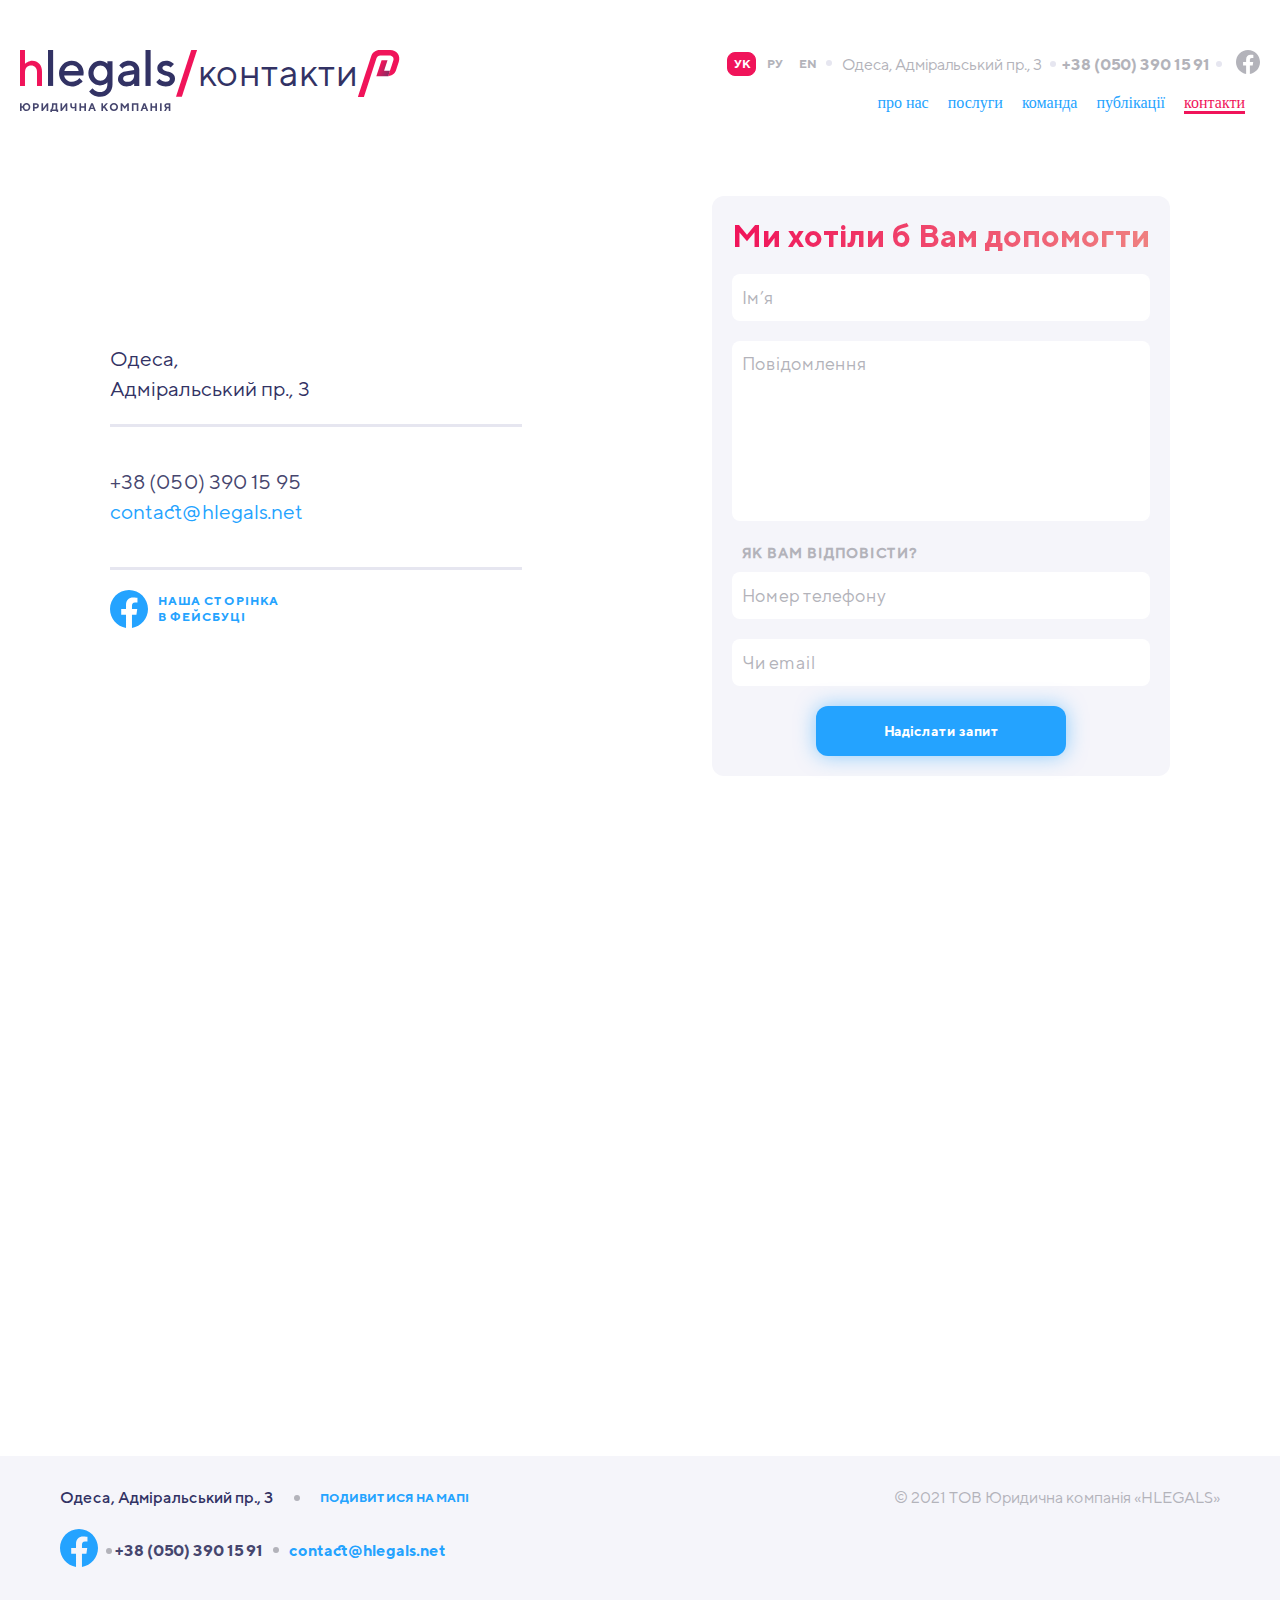
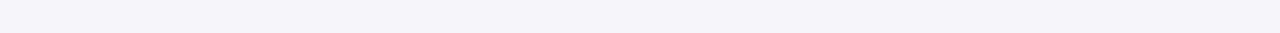
==== commit 848468b2: "add publications-page and services-pages" ====
--- a/contacts.html
+++ b/contacts.html
@@ -57,7 +57,7 @@
                                 <source srcset="./img/Slash-l.svg" media="(max-width: 500px)"> 
                                 <img src="./img/Slash.svg" alt="HLEGALS" class="logo_min_img">
                             </picture>
-                            <p class="page-name">команда</p>
+                            <p class="page-name">контакти</p>
                             <picture>   
                                 <source srcset="./img/SymbolSlash_l.svg" media="(max-width: 500px)"> 
                                 <img src="./img/SymbolSlash.svg" alt="HLEGALS" class="logo_min_img">
@@ -72,9 +72,9 @@
                     </div>
                     <div class="nav_list">
                         <a href="./about.html" target="_self" class="nav_list_link nav_list_link_wbg">про нас</a>
-                        <a href="#" target="_self" class="nav_list_link nav_list_link_wbg">послуги</a>
+                        <a href="./services.html" target="_self" class="nav_list_link nav_list_link_wbg">послуги</a>
                         <a href="./team.html" target="_self" class="nav_list_link nav_list_link_wbg ">команда</a>
-                        <a href="#" target="_self" class="nav_list_link nav_list_link_wbg">публікації</a>
+                        <a href="./publications.html" target="_self" class="nav_list_link nav_list_link_wbg">публікації</a>
                         <a href="./contacts.html" target="_self" class="nav_list_link nav_list_link_wbg nav_list_link_wbg_active">контакти</a>
                     </div>
                 </nav>
@@ -128,10 +128,7 @@
     <section class="page4_section2">
         <div class="map">
             <a id="map"></a>
-            <picture class="map_picture">   
-                <source srcset="./img/Map-l.jpg" media="(max-width: 376px)">
-                <img src="./img/Map.jpg" alt="photo" class="map_picture_img">
-            </picture>
+            <iframe src="https://www.google.com/maps/embed?pb=!1m18!1m12!1m3!1d2749.638467472375!2d30.737941415465194!3d46.43604497912437!2m3!1f0!2f0!3f0!3m2!1i1024!2i768!4f13.1!3m3!1m2!1s0x40c63396894457b7%3A0x7f6c5236cbcb70c8!2z0JDQtNC80LjRgNCw0LvRjNGB0LrQuNC5INC_0YDQvtGB0L8uLCAzLCDQntC00LXRgdGB0LAsINCe0LTQtdGB0YHQutCw0Y8g0L7QsdC70LDRgdGC0YwsIDY1MDAw!5e0!3m2!1sru!2sua!4v1650368083406!5m2!1sru!2sua" width="100%" height="600" style="border:0;" allowfullscreen="" loading="lazy" referrerpolicy="no-referrer-when-downgrade"></iframe>
         </div>
     </section>
     <footer class="footer">
--- a/main.css
+++ b/main.css
@@ -118,6 +118,23 @@
   }
 }
 
+.page5_header {
+  margin-bottom: 73px;
+}
+
+@media screen and (max-width: 968px) {
+  .page5_header {
+    -webkit-box-orient: vertical;
+    -webkit-box-direction: reverse;
+        -ms-flex-direction: column-reverse;
+            flex-direction: column-reverse;
+    -webkit-box-pack: center;
+        -ms-flex-pack: center;
+            justify-content: center;
+    margin-bottom: 20px;
+  }
+}
+
 .logo {
   display: -webkit-box;
   display: -ms-flexbox;
@@ -135,6 +152,10 @@
   font-size: 38px;
   line-height: 45px;
   color: #323264;
+}
+
+.logo .page5-name {
+  color: #fff;
 }
 
 .nav {
@@ -356,6 +377,19 @@
   }
 }
 
+.nav .logo-tablet .page-name_ltl .page5-name {
+  color: #fff;
+}
+
+@media screen and (max-width: 500px) {
+  .nav .logo-tablet .page-name_ltl .page5-name {
+    color: #fff;
+    font-family: "TT Norms";
+    font-size: 19px;
+    line-height: 22px;
+  }
+}
+
 .nav .logo-tablet .burger {
   display: none;
 }
@@ -432,6 +466,25 @@
   color: #F0145A;
   -webkit-transition: .3s;
   transition: .3s;
+}
+
+.nav_list_link_active {
+  position: relative;
+}
+
+.nav_list_link_active::after {
+  content: "";
+  display: block;
+  position: absolute;
+  width: 100%;
+  height: 2px;
+  background: #fff;
+  top: 100%;
+  left: 0;
+}
+
+.nav_list_link_active:hover {
+  color: #fff;
 }
 
 .nav_list_link_wbg {
@@ -1143,6 +1196,10 @@
   transition: .3s;
 }
 
+.page1_section3 {
+  width: 100%;
+}
+
 @media screen and (max-width: 500px) {
   .page1_section3 {
     min-height: 590px;
@@ -1170,6 +1227,12 @@
           justify-content: center;
   -ms-grid-columns: (minmax(360px, 1fr))[auto-fill];
       grid-template-columns: repeat(auto-fill, minmax(360px, 1fr));
+}
+
+@media screen and (min-width: 1800px) {
+  .clients_grid {
+    margin: 0 auto;
+  }
 }
 
 @media screen and (max-width: 500px) {
@@ -1668,7 +1731,7 @@
   background: #E6E6F0;
 }
 
-.page2_section1_container, .page2_section3_container, .page3_section1_container, .page4_section1_container, .page5_section1_container {
+.page2_section1_container, .page2_section3_container, .page3_section1_container, .page4_section1_container, .page5_section1_container, .page6_main-section {
   display: -webkit-box;
   display: -ms-flexbox;
   display: flex;
@@ -1680,13 +1743,13 @@
 }
 
 @media screen and (max-width: 1024px) {
-  .page2_section1_container, .page2_section3_container, .page3_section1_container, .page4_section1_container, .page5_section1_container {
+  .page2_section1_container, .page2_section3_container, .page3_section1_container, .page4_section1_container, .page5_section1_container, .page6_main-section {
     padding: 20px;
   }
 }
 
 @media screen and (max-width: 768px) {
-  .page2_section1_container, .page2_section3_container, .page3_section1_container, .page4_section1_container, .page5_section1_container {
+  .page2_section1_container, .page2_section3_container, .page3_section1_container, .page4_section1_container, .page5_section1_container, .page6_main-section {
     -ms-flex-wrap: wrap;
         flex-wrap: wrap;
     -webkit-box-pack: start;
@@ -2514,4 +2577,277 @@
 .map_picture_img {
   width: 100%;
 }
+
+.page6_main-section {
+  background-image: url(./img/Cover.jpg);
+  background-repeat: no-repeat;
+  background-size: cover;
+  background-position-y: center;
+  display: -webkit-box;
+  display: -ms-flexbox;
+  display: flex;
+  -webkit-box-pack: center;
+      -ms-flex-pack: center;
+          justify-content: center;
+  -webkit-box-align: center;
+      -ms-flex-align: center;
+          align-items: center;
+  padding: 0;
+  max-width: none;
+}
+
+@media screen and (min-width: 1120px) {
+  .page6_main-section_container {
+    width: 1100px;
+  }
+}
+
+@media screen and (min-width: 1440px) {
+  .page6_main-section_container {
+    width: 1320px;
+  }
+}
+
+.services_info {
+  display: -webkit-box;
+  display: -ms-flexbox;
+  display: flex;
+  -webkit-box-orient: vertical;
+  -webkit-box-direction: normal;
+      -ms-flex-direction: column;
+          flex-direction: column;
+  -webkit-box-pack: center;
+      -ms-flex-pack: center;
+          justify-content: center;
+  -webkit-box-align: center;
+      -ms-flex-align: center;
+          align-items: center;
+}
+
+@media screen and (max-width: 620px) {
+  .services_info {
+    -webkit-box-align: start;
+        -ms-flex-align: start;
+            align-items: flex-start;
+  }
+}
+
+.services_info_text {
+  font-family: "TT Norms Regular";
+  font-size: 21px;
+  line-height: 30px;
+  color: #fff;
+  max-width: 860px;
+  text-align: center;
+  line-height: 30px;
+  margin-bottom: 20px;
+}
+
+@media screen and (max-width: 620px) {
+  .services_info_text {
+    text-align: left;
+  }
+}
+
+.services_heading-mm {
+  margin-bottom: 20px;
+}
+
+.page6_section1 {
+  background: linear-gradient(196deg, #323264 11.93%, #323264 57.17%, #643E72 87.46%);
+  border-radius: 0px 0px 12px 12px;
+  margin-top: -1px;
+  position: relative;
+}
+
+.page6_section1:before, .page6_section1:after {
+  content: '';
+  position: absolute;
+  left: 50%;
+  bottom: 0;
+  height: 10px;
+  border-radius: 0px 0px 12px 12px;
+}
+
+.page6_section1:before {
+  width: calc(100% - 40px);
+  background-color: #cacadb;
+  -webkit-transform: translate(-50%, 10px);
+          transform: translate(-50%, 10px);
+}
+
+.page6_section1:after {
+  width: calc(100% - 80px);
+  background-color: #e7e7f2;
+  -webkit-transform: translate(-50%, 20px);
+          transform: translate(-50%, 20px);
+}
+
+.page6_section1_container {
+  padding-top: 40px;
+  display: -webkit-box;
+  display: -ms-flexbox;
+  display: flex;
+  max-width: 1100px;
+  -webkit-box-orient: vertical;
+  -webkit-box-direction: normal;
+      -ms-flex-direction: column;
+          flex-direction: column;
+  -webkit-box-align: center;
+      -ms-flex-align: center;
+          align-items: center;
+}
+
+.btn_cons {
+  margin-bottom: 80px;
+}
+
+.services_info_cont {
+  display: -webkit-box;
+  display: -ms-flexbox;
+  display: flex;
+  -webkit-box-orient: vertical;
+  -webkit-box-direction: normal;
+      -ms-flex-direction: column;
+          flex-direction: column;
+  position: relative;
+  border-top: 4px solid rgba(255, 255, 255, 0.4);
+  padding: 20px 0;
+}
+
+.services_info_head {
+  font-family: "TT Norms Regular";
+  font-size: 24px;
+  line-height: 28px;
+  color: #fff;
+  margin-bottom: 20px;
+}
+
+.services_info_box {
+  display: -webkit-box;
+  display: -ms-flexbox;
+  display: flex;
+  margin-bottom: 60px;
+}
+
+@media screen and (max-width: 680px) {
+  .services_info_box {
+    -webkit-box-orient: vertical;
+    -webkit-box-direction: normal;
+        -ms-flex-direction: column;
+            flex-direction: column;
+  }
+}
+
+.services_info_col {
+  display: -webkit-box;
+  display: -ms-flexbox;
+  display: flex;
+  -webkit-box-orient: vertical;
+  -webkit-box-direction: normal;
+      -ms-flex-direction: column;
+          flex-direction: column;
+  gap: 20px;
+  padding: 0 20px;
+}
+
+.services_info_col_text {
+  font-family: "TT Norms Medium";
+  font-size: 18px;
+  line-height: 26px;
+  color: #fff;
+  display: block;
+  position: relative;
+}
+
+.services_info_col_text::before {
+  content: '';
+  position: absolute;
+  background-color: #F0145A;
+  border-radius: 50%;
+  left: -3%;
+  top: 12px;
+  width: 4px;
+  height: 4px;
+}
+
+@media screen and (max-width: 1120px) {
+  .page6_header {
+    gap: 20px;
+  }
+}
+
+@media screen and (max-width: 968px) {
+  .page6_header {
+    -webkit-box-orient: vertical;
+    -webkit-box-direction: reverse;
+        -ms-flex-direction: column-reverse;
+            flex-direction: column-reverse;
+    -webkit-box-pack: center;
+        -ms-flex-pack: center;
+            justify-content: center;
+    margin-bottom: 20px;
+  }
+}
+
+.page6_section2_cont {
+  padding-top: 40px;
+}
+
+.page7_m-s_cont {
+  padding-bottom: 60px;
+}
+
+.switcher {
+  display: -webkit-box;
+  display: -ms-flexbox;
+  display: flex;
+  -ms-flex-item-align: center;
+      align-self: center;
+  background-color: #E6E6F0;
+  min-width: 260px;
+  min-height: 40px;
+  border-radius: 10px;
+  -webkit-box-pack: center;
+      -ms-flex-pack: center;
+          justify-content: center;
+  -webkit-box-align: center;
+      -ms-flex-align: center;
+          align-items: center;
+  margin-bottom: 40px;
+}
+
+.publications_switch {
+  text-decoration: none;
+  font-family: "TT Norms Medium";
+  font-size: 18px;
+  line-height: 21px;
+  color: #323264;
+  padding: 8px 0;
+  width: 128px;
+  background: #E6E6F0;
+  text-align: center;
+  border-radius: 10px;
+}
+
+.publications_switch_active {
+  background-color: #fff;
+}
+
+.publications_cards2 {
+  max-height: none;
+}
+
+@media screen and (max-width: 1320px) and (min-width: 890px) {
+  .publications_cards_col3 {
+    display: none;
+  }
+}
+
+.page7_btn {
+  -ms-flex-item-align: center;
+      -ms-grid-row-align: center;
+      align-self: center;
+  margin-bottom: 60px;
+}
 /*# sourceMappingURL=main.css.map */